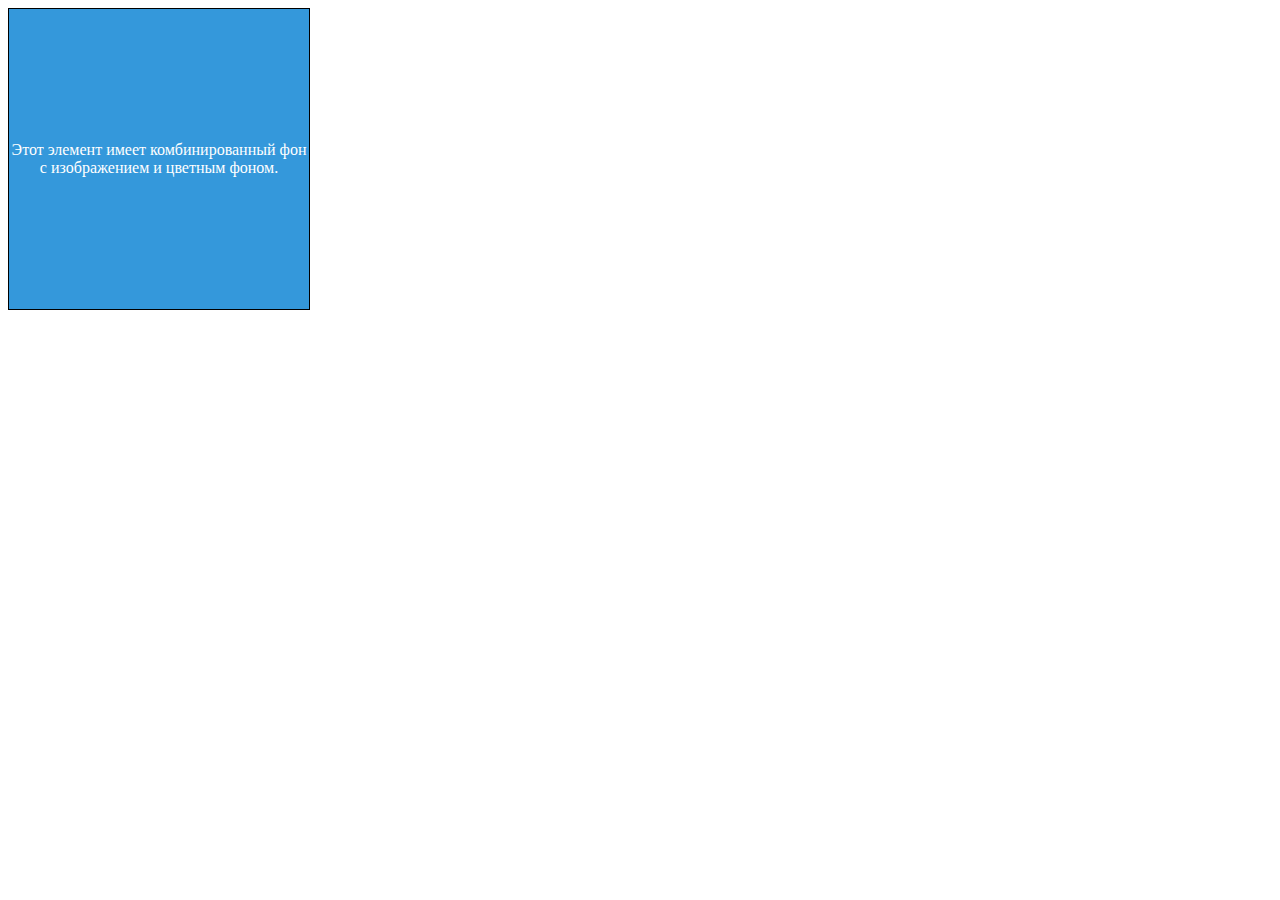
==== index.html @ c66548d6 "My first commit" ====
<!DOCTYPE html>
<html lang="en">
  <head>
    <meta charset="UTF-8">
    <title>Пример приоритета стилей</title>
    <link rel="stylesheet" href="styles.css">
    <style>
      .combined-background {
        background-color: #3498db;
        background-image: url('https://www.laparfumerie.org/uploads/profile/photo-151266115598172.png');
        width: 300px;
        height: 300px;
        color: white;
        display: flex;
        align-items: center;
        justify-content: center;
        text-align: center;
        border: 1px solid #000;  
      }
    </style>
  </head>
  <body>
    <div class="combined-background">
      Этот элемент имеет комбинированный фон с изображением и цветным фоном.
    </div>
  </body>
</html>
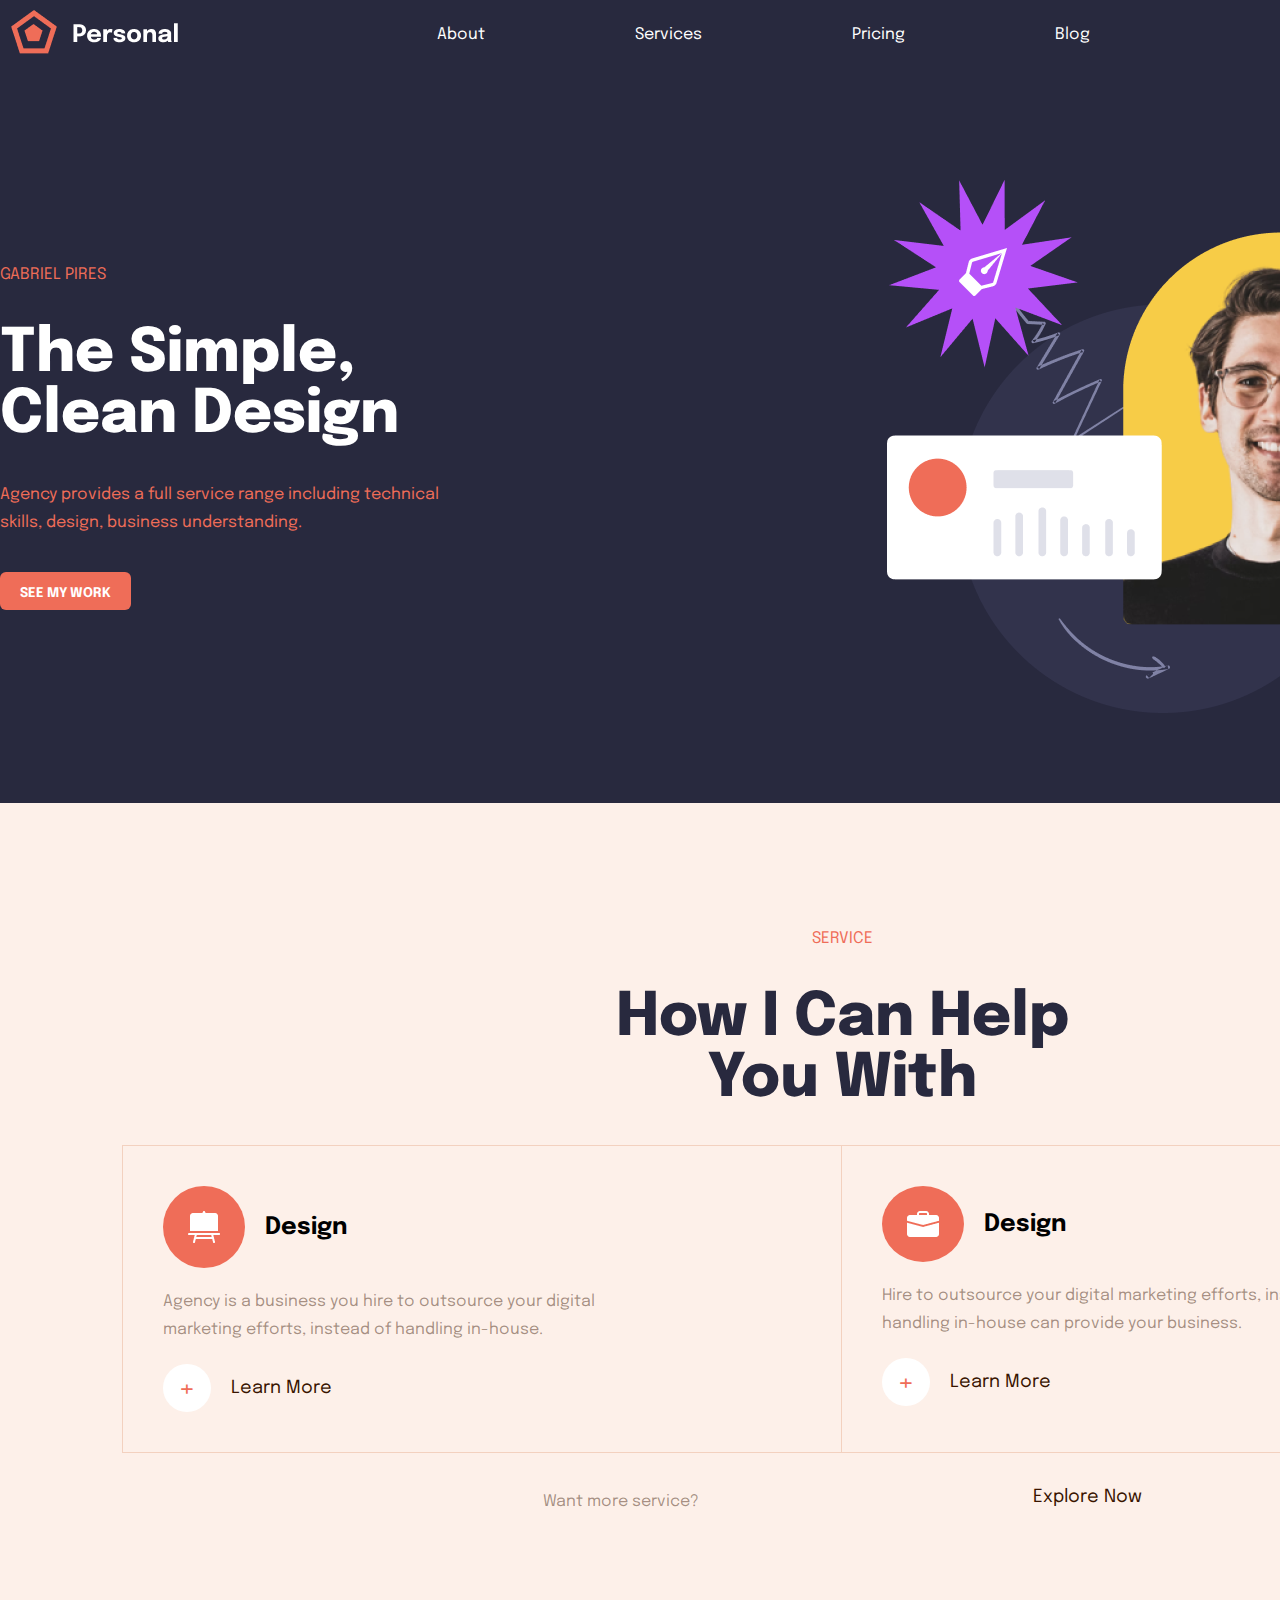
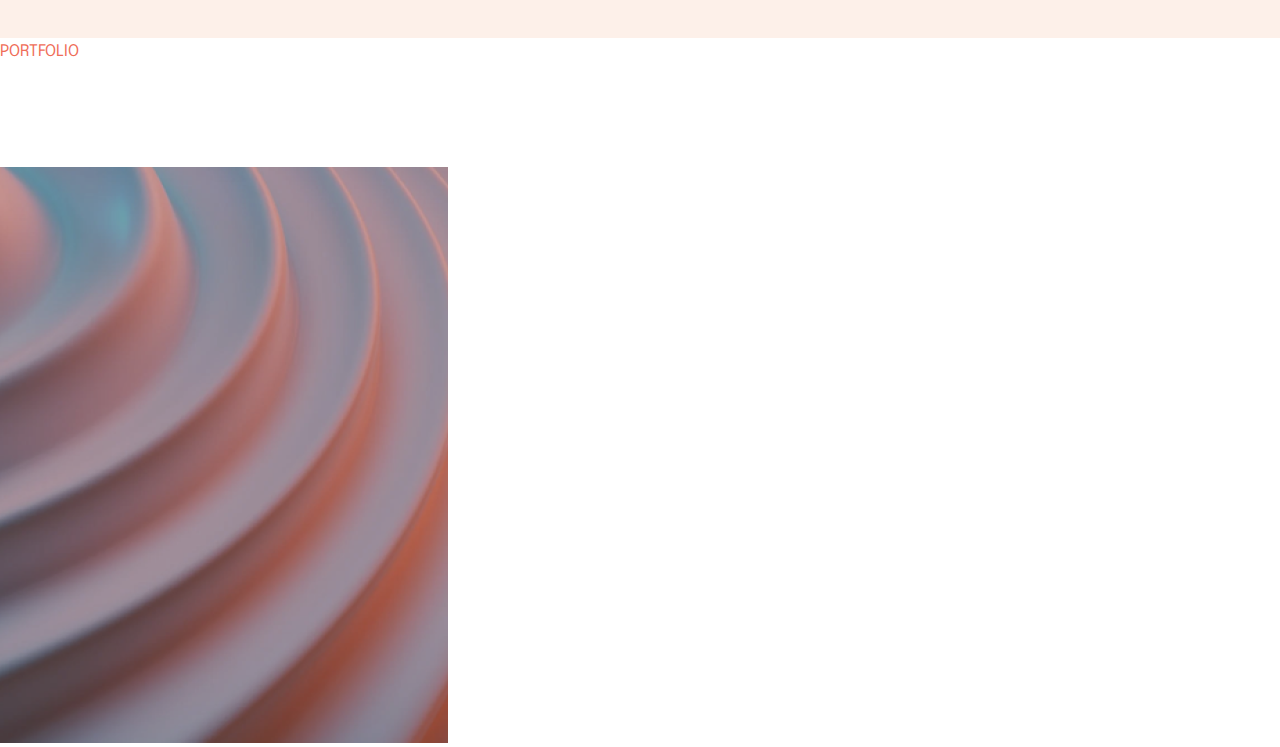
==== commit f4fa44f6: "feat: вынесла страницу наружу" ====
--- a/index.html
+++ b/index.html
@@ -2,26 +2,96 @@
 <html lang="en">
   <head>
     <meta charset="UTF-8">
-    <title>Пример приоритета стилей</title>
-    <link rel="stylesheet" href="styles.css">
-    <style>
-      .combined-background {
-        background-color: #3498db;
-        background-image: url('https://www.laparfumerie.org/uploads/profile/photo-151266115598172.png');
-        width: 300px;
-        height: 300px;
-        color: white;
-        display: flex;
-        align-items: center;
-        justify-content: center;
-        text-align: center;
-        border: 1px solid #000;  
-      }
-    </style>
+    <meta name="viewport" content="width=device-width, initial-scale=1.0">
+    <title>Document</title>
+    <link rel="stylesheet" href="../styles/mainPage.css">
+    <link rel="preconnect" href="https://fonts.googleapis.com">
+    <link rel="preconnect" href="https://fonts.gstatic.com" crossorigin>
+    <link href="https://fonts.googleapis.com/css2?family=Epilogue:ital,wght@0,100..900;1,100..900&display=swap" rel="stylesheet">
   </head>
   <body>
-    <div class="combined-background">
-      Этот элемент имеет комбинированный фон с изображением и цветным фоном.
-    </div>
+    <header class="header">
+      <div class="header_box wrapper">
+        <div class="header_logo">
+          <img src="../src/logo.png" alt="logo">
+        </div>
+        <ul class="header_list">
+          <li class="header_list-item">About</li>
+          <li class="header_list-item">Services</li>
+          <li class="header_list-item">Pricing</li>
+          <li class="header_list-item">Blog</li>
+        </ul>
+        <button type="button" class="button-dark uppercase">Contact</button>
+      </div>
+    </header>
+    <section class="about">
+      <div class="about_box wrapper">
+        <div class="about_text">
+          <p class="about_text__item orange-text uppercase">Gabriel Pires</p>
+          <h2 class="about_text__item big-text">The Simple, Clean Design</h2>
+          <p class="about_text__item orange-text">Agency provides a full service range including technical skills, design, business understanding.</p>
+          <button type="button" class="button-orange uppercase">See My Work</button>
+        </div>
+        <img src="../src/about.png" alt="about">   
+      </div>
+    </section>
+
+    <section class="help">
+      <div class="help_box wrapper">
+        <p class="help_box__item orange-text uppercase">Service</p>
+        <h2 class="big-text dark">How I Can Help You With</h2>
+        <div class="help_cards">
+          <div class="card">
+            <div class="card_box">
+              <div class="card_circle">
+                <img src="../src/Design.png" alt="design" class="card_circle_img">
+              </div>
+              <p class="card_big-text ">Design</p>
+            </div>
+            <p class="card_text">
+              Agency is a business you hire to outsource your digital marketing efforts, instead of handling in-house.
+            </p>
+            <div class="card_box">
+              <div type="button" class="card_btn">+</div>
+              <p class="card_text-btn">Learn More</p>
+            </div>
+          </div>
+          <div class="card">
+            <div class="card_box">
+              <div class="card_circle">
+                <img src="../src/Development.png" alt="development" class="card_circle_img">
+              </div>
+              <p class="card_big-text">Design</p>
+            </div>
+            <p class="card_text">
+              Hire to outsource your digital marketing efforts, instead of handling in-house can provide your business.
+            </p>
+            <div class="card_box">
+              <div type="button" class="card_btn">+</div>
+              <p class="card_text-btn">Learn More</p>
+            </div>
+          </div>
+        </div>
+        <div class="help_under_cards">
+          <p class="card_text">Want more service?</p>
+          <p class="card_text-btn">Explore Now</p>
+        </div>
+      </div>
+    </section>
+    <section class="portfolio">
+      <div>
+        <p class="portfolio_text orange-text uppercase">Portfolio</p>
+        <p class="portfolio_big-text big-text">Latest Work</p>
+      </div>
+      <button type="button" class="button-dark uppercase">Explore More</button>
+      <div>
+        <div>
+          <img src="../src/SOFA.png" alt="Design SOFA" class="portfolio_img">
+        </div>
+      </div>
+    </section>
+    <footer class="footer">
+
+    </footer>
   </body>
 </html>--- a/styles/mainPage.css
+++ b/styles/mainPage.css
@@ -0,0 +1,179 @@
+* {
+  padding: 0;
+  margin: 0;
+  font-family: "Epilogue", sans-serif;
+  font-optical-sizing: auto;
+  font-style: normal;
+}
+
+.wrapper {
+  width: 1440px;
+  margin: 0 auto;
+}
+
+.orange-text {
+  color: #EF6D58;
+  line-height: 28px;
+}
+
+.big-text, .dark {
+  color: white;
+  font-weight: 800;
+  font-size: 60px;
+}
+
+.uppercase {
+  text-transform: uppercase;
+}
+
+.dark {
+  color: #28293E;
+  width: 460px;
+  text-align: center;
+}
+
+.button, .button-orange, .button-dark {
+  padding: 14px 20px 10px 20px;
+  border-radius: 6px;
+  font-weight: bold;
+  cursor: pointer;
+}
+
+.button-dark {
+  background-color: inherit;
+  color: white;
+  border: 1px solid rgba(255, 255, 255, 0.5);
+}
+.button-dark:hover {
+  background-color: #EF6D58;
+  color: #FDF0E9;
+  border: 1px solid #EF6D58;
+}
+
+.button-orange {
+  background-color: #EF6D58;
+  color: white;
+  border: none;
+}
+.button-orange:hover {
+  background-color: #FDF0E9;
+  color: #28293E;
+}
+
+.header {
+  background-color: #28293E;
+  color: white;
+  padding: 10px;
+}
+.header_box {
+  display: flex;
+  justify-content: space-between;
+  align-items: center;
+}
+.header_logo {
+  display: flex;
+  gap: 10px;
+  align-items: center;
+}
+.header_list {
+  display: flex;
+  gap: 150px;
+  list-style-type: none;
+}
+.header_list-item {
+  cursor: pointer;
+  transition: 0.2s;
+}
+.header_list-item:hover {
+  transform: translateY(-1px);
+}
+
+.about {
+  background-color: #28293E;
+  color: white;
+}
+.about_box {
+  display: flex;
+  align-items: center;
+  justify-content: space-between;
+  padding: 90px 0px;
+}
+.about_text {
+  display: flex;
+  flex-direction: column;
+  align-items: start;
+  gap: 35px;
+}
+.about_text__item {
+  width: 460px;
+}
+
+.help {
+  background-color: #FDF0E9;
+  padding: 32px;
+}
+.help_box {
+  display: flex;
+  flex-direction: column;
+  align-items: center;
+  gap: 35px;
+  padding: 90px;
+}
+.help_cards {
+  display: flex;
+  width: 100%;
+}
+.help_under_cards {
+  display: flex;
+  flex-direction: row;
+}
+
+.card {
+  display: flex;
+  flex-direction: column;
+  padding: 40px;
+  border: 1px solid #F3D1BF;
+  gap: 20px;
+  width: 50%;
+  box-sizing: border-box;
+}
+.card_box {
+  display: flex;
+  align-items: center;
+  gap: 20px;
+}
+.card_circle {
+  background-color: #EF6D58;
+  border-radius: 50%;
+  display: flex;
+  align-items: center;
+  justify-content: center;
+  padding: 25px;
+}
+.card_big-text {
+  font-weight: bold;
+  font-size: 24px;
+}
+.card_text {
+  color: rgba(57, 20, 0, 0.4588235294);
+  width: 490px;
+  line-height: 28px;
+}
+.card_text-btn {
+  font-size: 18px;
+  color: #391400;
+}
+.card_btn {
+  background-color: white;
+  border-radius: 50%;
+  width: 48px;
+  height: 48px;
+  color: #EF6D58;
+  font-size: 30px;
+  display: flex;
+  align-items: center;
+  justify-content: center;
+}
+.card:last-child {
+  margin-left: -1px;
+}/*# sourceMappingURL=mainPage.css.map */